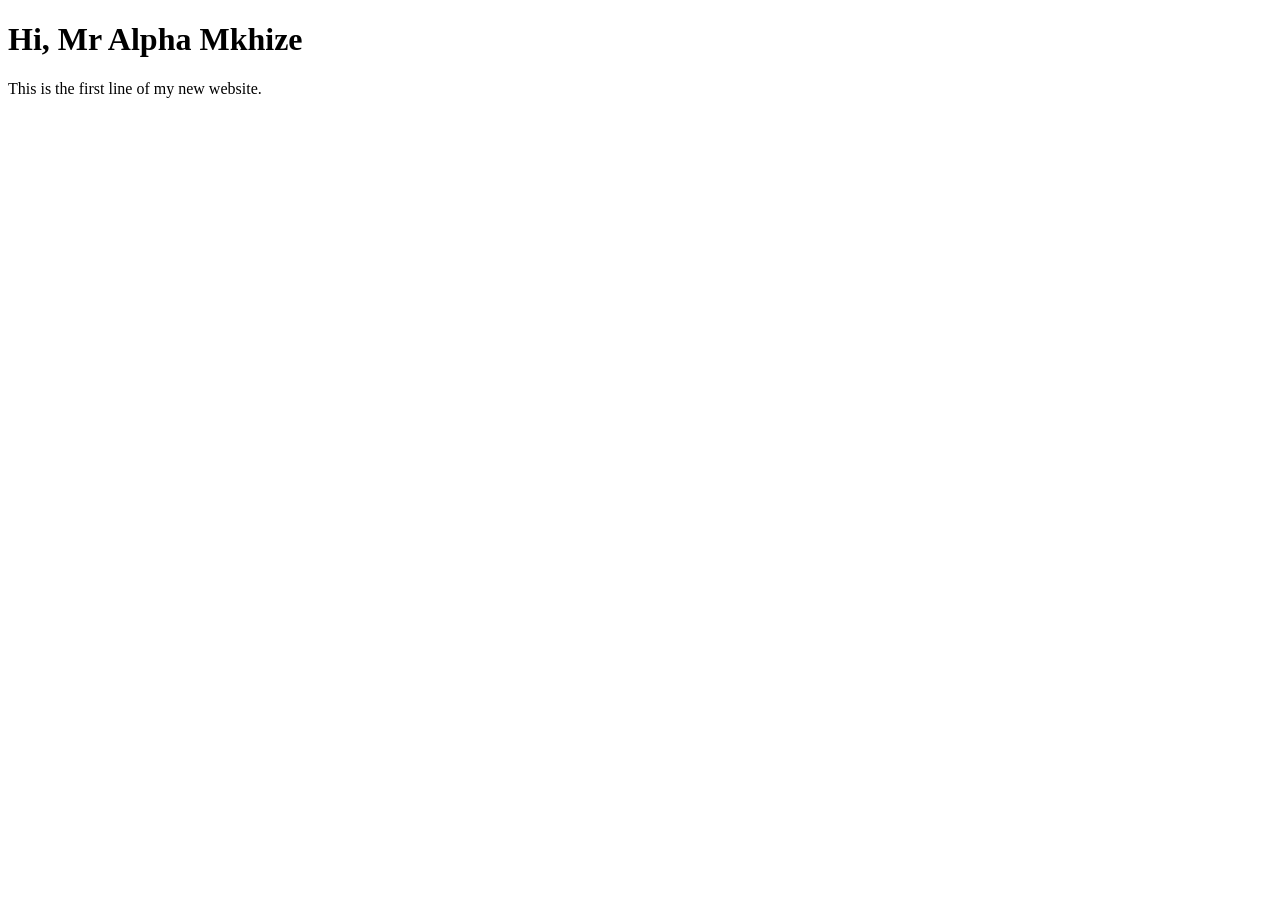
==== index.html @ 2eb693da "first commit" ====
<!DOCTYPE html>
<html lang="en">
<head>
    <meta charset="UTF-8">
    <meta name="viewport" content="width=device-width, initial-scale=1.0">
    <title>portfolio</title>
</head>
<body>
    <h1>Hi, Mr Alpha Mkhize</h1>
    <p>This is the first line of my new website.</p>
</body>

</html>
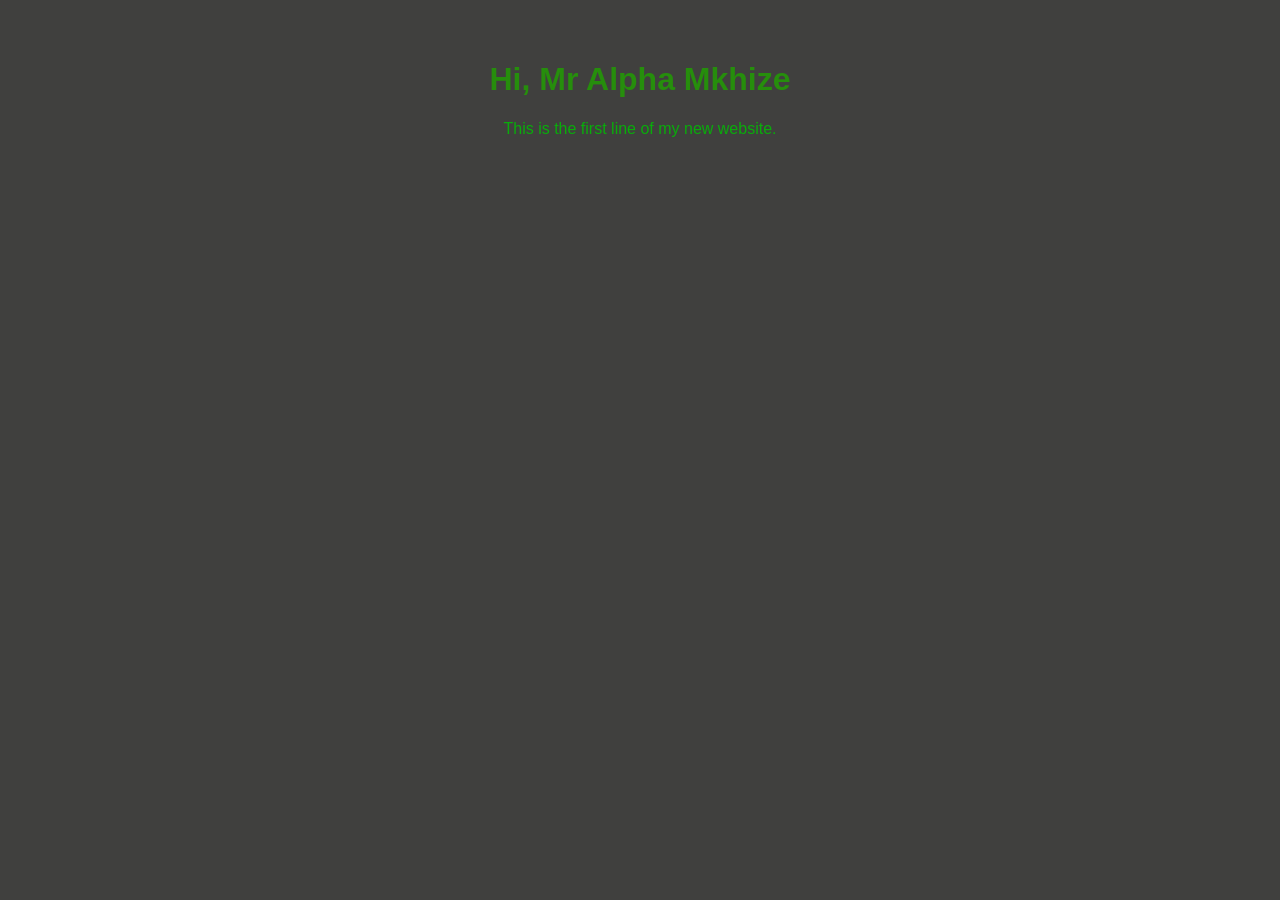
==== commit 9b0ae5eb: "added 1st css" ====
--- a/index.html
+++ b/index.html
@@ -4,10 +4,13 @@
     <meta charset="UTF-8">
     <meta name="viewport" content="width=device-width, initial-scale=1.0">
     <title>portfolio</title>
+    <link rel="stylesheet" href="index.css">
 </head>
 <body>
-    <h1>Hi, Mr Alpha Mkhize</h1>
-    <p>This is the first line of my new website.</p>
+    <div>
+        <h1>Hi, Mr Alpha Mkhize</h1>
+        <p>This is the first line of my new website.</p>
+    </div>
 </body>
 
 </html>
--- a/index.css
+++ b/index.css
@@ -0,0 +1,15 @@
+body{
+    background-color: rgb(64, 64, 62);
+    font-family: Arial, sans-serif;
+    margin: 0 auto;
+    max-width: 800px;
+    padding: 40px;
+}
+h1{
+    color: rgb(38, 142, 12);
+    text-align: center;
+}
+p{
+    color: rgb(9, 172, 11);
+    text-align: center; 
+}
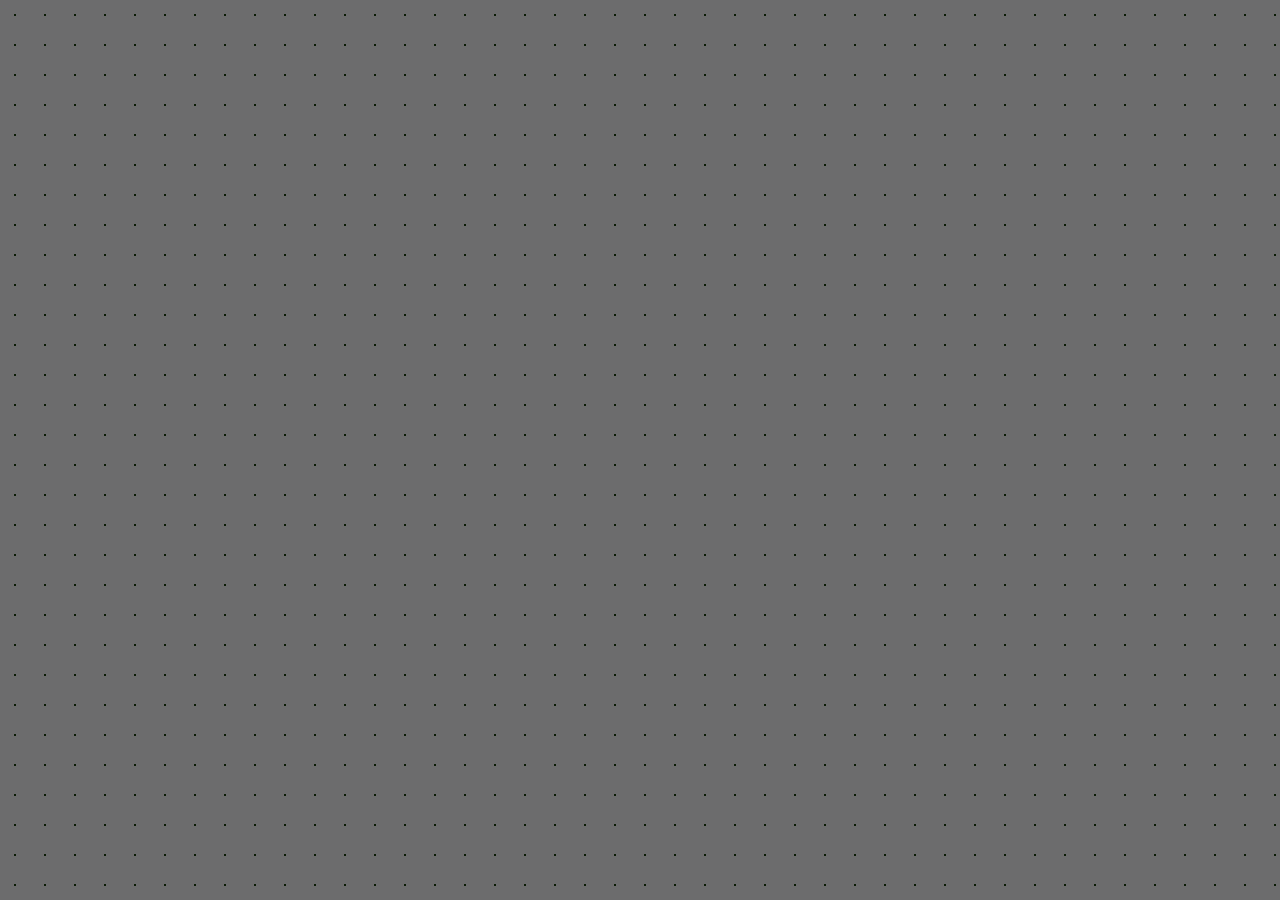
==== commit 4a9767e9: "replaced html with react+css" ====
--- a/index.html
+++ b/index.html
@@ -5,12 +5,13 @@
     <meta name="viewport" content="width=device-width, initial-scale=1.0">
     <title>portfolio</title>
     <link rel="stylesheet" href="index.css">
+    <script src="https://unpkg.com/react@18/umd/react.development.js"></script>
+    <script src="https://unpkg.com/react-dom@18/umd/react-dom.development.js"></script>
+    <script src="https://unpkg.com/@babel/standalone/babel.min.js"></script>
 </head>
 <body>
-    <div>
-        <h1>Hi, Mr Alpha Mkhize</h1>
-        <p>This is the first line of my new website.</p>
-    </div>
+    <div id="root"></div>
+    <script type="text/babel" src="app.jsx"></script>
 </body>
 
 </html>
--- a/index.css
+++ b/index.css
@@ -1,15 +1,91 @@
-body{
-    background-color: rgb(64, 64, 62);
-    font-family: Arial, sans-serif;
-    margin: 0 auto;
-    max-width: 800px;
-    padding: 40px;
+* {
+    margin: 0;
+    padding: 0;
+    box-sizing: border-box;
 }
-h1{
-    color: rgb(38, 142, 12);
+
+
+body {
+    background-color: #6c6c6d;
+    background-image: radial-gradient(circle, #0b1b06 1px, transparent 1px);
+    background-size: 30px 30px;
+    color: #ebd700;
+    font-family: sans-serif;
+}
+
+nav {
+    display: flex;
+    justify-content: space-between;
+    align-items: center;
+    padding: 20px 60px;
+    position: fixed;
+    width: 100%;
+    top: 0;
+    background: #1e2e12;
+    z-index: 100;
+}
+
+nav span {
+    font-size: 24px;
+    font-weight: bold;
+    color: #3aed12f5;
+}
+
+nav ul {
+    display: flex;
+    gap: 30px;
+    list-style: none;
+}
+
+nav ul a {
+    color: #ffffff;
+    text-decoration: none;
+    font-size: 15px;
+}
+
+nav ul a:hover {
+    color: #2bde3d;
+}
+
+#hero {
+    height: 100vh;
+    display: flex;
+    flex-direction: column;
+    justify-content: center;
+    align-items: center;
     text-align: center;
+    gap: 20px;
 }
-p{
-    color: rgb(9, 172, 11);
-    text-align: center; 
+
+#hero h1 {
+    font-size: 52px;
+    font-weight: bold;
 }
+
+#hero p {
+    font-size: 20px;
+    color: #d4d4d4;
+}
+
+#hero a {
+    margin-top: 10px;
+    padding: 12px 32px;
+    background:#58d12f;
+    color: #e6e6ec;
+    text-decoration: none;
+    border-radius: 4px;
+    font-weight: bold;
+}
+
+#hero a:hover {
+    background: #00cc77;
+}
+.cursor {
+    animation: blink 0.7s infinite;
+    color: #05d683;
+}
+
+@keyframes blink {
+    0%, 100% { opacity: 1; }
+    50% { opacity: 0; }
+}
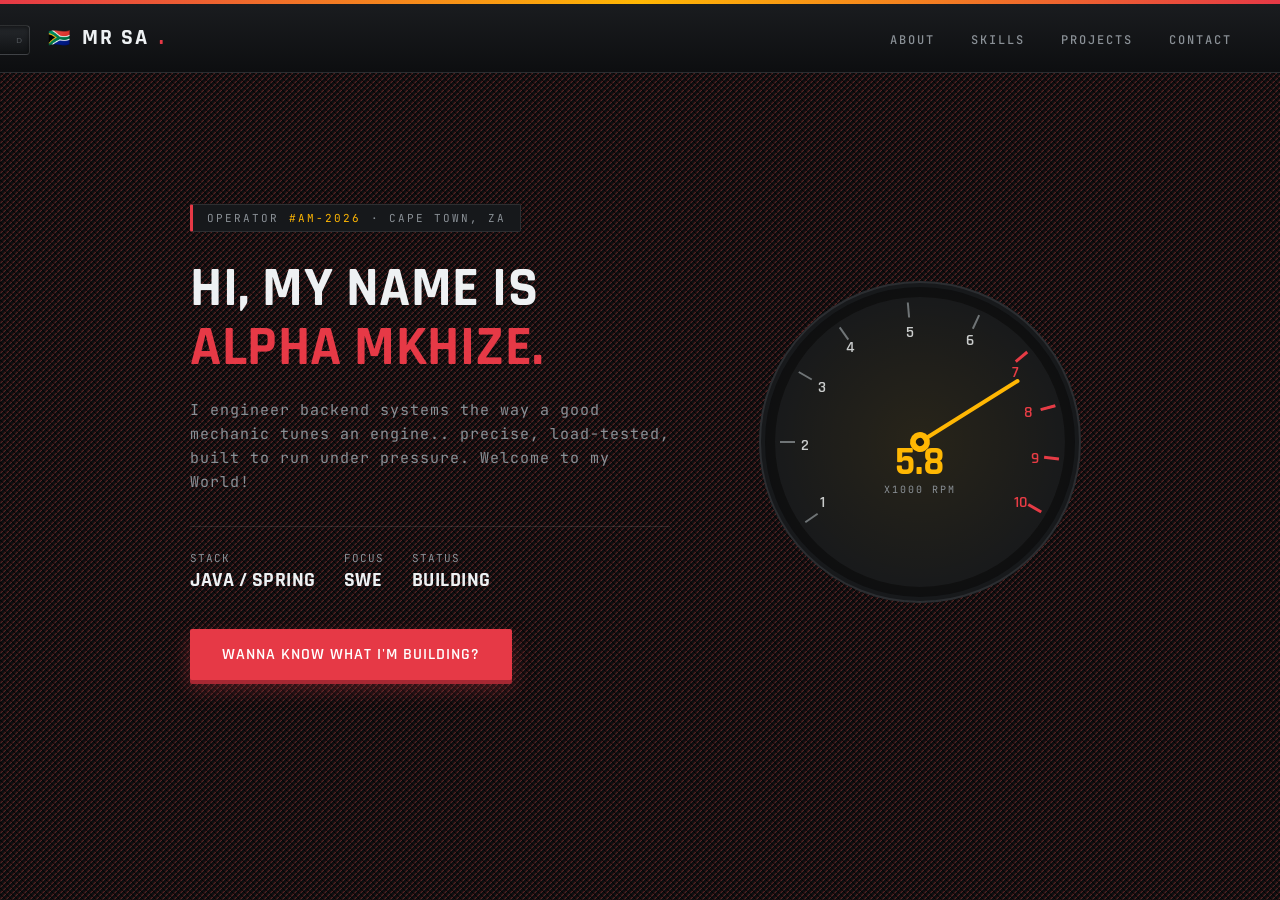
==== commit 5af80a01: "file configuration and sorting" ====
--- a/index.html
+++ b/index.html
@@ -1,17 +1,124 @@
 <!DOCTYPE html>
 <html lang="en">
 <head>
-    <meta charset="UTF-8">
-    <meta name="viewport" content="width=device-width, initial-scale=1.0">
-    <title>portfolio</title>
-    <link rel="stylesheet" href="index.css">
-    <script src="https://unpkg.com/react@18/umd/react.development.js"></script>
-    <script src="https://unpkg.com/react-dom@18/umd/react-dom.development.js"></script>
-    <script src="https://unpkg.com/@babel/standalone/babel.min.js"></script>
+<meta charset="UTF-8">
+<title>Home</title>
+<link href="app2.css" rel="stylesheet">
+<link href="https://fonts.googleapis.com/css2?family=Rajdhani:wght@500;600;700&family=JetBrains+Mono:wght@400;500;600&display=swap" rel="stylesheet">
+<script>
+  (function() {
+    const saved = localStorage.getItem('theme');
+    if (saved) document.documentElement.setAttribute('data-theme', saved);
+  })();
+</script>
 </head>
 <body>
-    <div id="root"></div>
-    <script type="text/babel" src="app.jsx"></script>
+<div class="redline-strip"></div>
+
+
+<nav>
+  <div class="logo"><span class="flag">🇿🇦</span>MR SA<span class="accent">.</span></div>
+  <div class="nav-toggle" id="navToggle" aria-label="Toggle navigation menu">
+  <ul class="nav-links">
+    <li><a href="about.html">About</a></li>
+    <li><a href="skills.html">Skills</a></li>
+    <li><a href="projects.html">Projects</a></li>
+    <li><a href="contact.html">Contact</a></li>
+  </ul>
+      <button class="mode-toggle" id="modeToggle" aria-label="Toggle day/night mode">
+      <div class="mode-labels"><span>N</span><span>D</span></div>
+      <div class="mode-knob">
+        <svg class="icon-moon" viewBox="0 0 24 24" fill="none" stroke-width="2" stroke-linecap="round" stroke-linejoin="round"><path d="M21 12.79A9 9 0 1 1 11.21 3 7 7 0 0 0 21 12.79z"/></svg>
+        <svg class="icon-sun" viewBox="0 0 24 24" fill="none" stroke-width="2" stroke-linecap="round" stroke-linejoin="round"><circle cx="12" cy="12" r="4"/><path d="M12 2v2M12 20v2M4.93 4.93l1.41 1.41M17.66 17.66l1.41 1.41M2 12h2M20 12h2M6.34 17.66l-1.41 1.41M19.07 4.93l-1.41 1.41"/></svg>
+      </div>
+    </button>
+
+</nav>
+
+<section class="hero">
+  <div class="content">
+    <div class="vin-plate">OPERATOR <span>#AM-2026</span> · CAPE TOWN, ZA</div>
+    <h1>Hi, my name is<br><span class="highlight">Alpha Mkhize.</span></h1>
+    <p class="subtitle">I engineer backend systems the way a good mechanic tunes an engine.. precise, load-tested, built to run under pressure. Welcome to my World!</p>
+
+    <div class="spec-row">
+      <div class="spec">STACK<strong>Java / Spring</strong></div>
+      <div class="spec">FOCUS<strong>SWE</strong></div>
+      <div class="spec">STATUS<strong>Building</strong></div>
+    </div>
+    
+   <button class="cta" onclick="window.location.href='projects.html'">Wanna know what I'm building?</button>
+  </div>
+
+  <div class="gauge-wrap">
+    <div class="gauge-glow"></div>
+    <svg width="340" height="340" viewBox="0 0 340 340">
+      <!-- outer bezel -->
+      <circle cx="170" cy="170" r="160" fill="#16181b" stroke="#2a2d31" stroke-width="2"/>
+      <circle cx="170" cy="170" r="150" fill="none" stroke="#0d0e10" stroke-width="10"/>
+
+      <!-- tick marks -->
+      <g stroke="#6d7378" stroke-width="2">
+        <line x1="170" y1="30" x2="170" y2="45" transform="rotate(-125 170 170)"/>
+        <line x1="170" y1="30" x2="170" y2="45" transform="rotate(-90 170 170)"/>    
+        <line x1="170" y1="30" x2="170" y2="45" transform="rotate(-60 170 170)"/>
+        <line x1="170" y1="30" x2="170" y2="45" transform="rotate(-35 170 170)"/>
+        <line x1="170" y1="30" x2="170" y2="45" transform="rotate(-5 170 170)"/>
+        <line x1="170" y1="30" x2="170" y2="45" transform="rotate(25 170 170)"/>
+        <line x1="170" y1="30" x2="170" y2="45" transform="rotate(75 170 170)"/>
+      </g>
+      <!-- redline zone ticks -->
+      <g stroke="#e63946" stroke-width="3">
+        <line x1="170" y1="30" x2="170" y2="45" transform="rotate(50 170 170)"/>
+        <line x1="170" y1="30" x2="170" y2="45" transform="rotate(97 170 170)"/>
+        <line x1="170" y1="30" x2="170" y2="45" transform="rotate(120 170 170)"/>
+        <line x1="170" y1="30" x2="170" y2="45" transform="rotate(75 170 170)"/>
+      </g>
+
+      <!-- gauge numbers -->
+      <g fill="#c9cdd1" font-family="Rajdhani, sans-serif" font-size="16" font-weight="600" text-anchor="middle">
+        <text x="72" y="120">3</text>
+        <text x="55" y="178">2</text>
+        <text x="72" y="235">1</text>
+        <text x="100" y="80">4</text>
+        <text x="220" y="73">6</text>
+        <text x="160" y="65">5</text>
+        <text x="285" y="191" fill="#e63946">9</text>
+        <text x="270" y="235" fill="#e63946">10</text>
+        <text x="265" y="105" fill="#e63946">7</text>
+        <text x="278" y="145" fill="#e63946">8</text>
+      </g>
+
+      <!-- needle -->
+      <g class="needle">
+        <line x1="170" y1="170" x2="170" y2="55" stroke="var(--gauge-amber)" stroke-width="4" stroke-linecap="round"/>
+        <circle cx="170" cy="170" r="10" fill="#ffb703"/>
+        <circle cx="170" cy="170" r="4" fill="#0d0e10"/>
+      </g>
+    </svg>
+    <div class="rpm-label">
+      <div class="num">5.8</div>
+      <div class="unit">x1000 RPM</div>
+    </div>
+  </div>
+</section>
+<!--
+<script>
+  const toggle = document.getElementById('modeToggle');
+
+  // Apply saved theme on load
+  const saved = localStorage.getItem('theme');
+  if (saved) {
+    document.documentElement.setAttribute('data-theme', saved);
+  }
+
+  toggle.addEventListener('click', () => {
+    const isLight = document.documentElement.getAttribute('data-theme') === 'light';
+    const next = isLight ? 'dark' : 'light';
+    document.documentElement.setAttribute('data-theme', next);
+    localStorage.setItem('theme', next);
+  });
+ </script> -->
+
 </body>
-
 </html>
--- a/app2.css
+++ b/app2.css
@@ -0,0 +1,362 @@
+  :root {
+    --carbon: #0d0e10;
+    --panel: #16181b;
+    --aluminum: #c9cdd1;
+    --aluminum-dim: #6d7378;
+    --racing-red: #e63946;
+    --gauge-amber: #ffb703;
+    --text-light: #eef1f3;
+    --text-dim: #8a9096;
+  }
+
+  * { box-sizing: border-box; margin: 0; padding: 0; }
+
+  body {
+    background:
+      repeating-linear-gradient(45deg, rgba(0, 0, 0, 0.783) 0px, rgba(255,255,255,0.025) 2px, transparent 2px, transparent 4px),
+      repeating-linear-gradient(-45deg, rgba(100, 41, 41, 0.927) 0px, rgba(0,0,0,0.3) 2px, transparent 2px, transparent 4px),
+      var(--carbon);
+    background-size: 6px 6px;
+    color: var(--text-light);
+    font-family: 'JetBrains Mono', monospace;
+    min-height: 100vh;
+  }
+  .redline-strip {
+    height: 4px;
+    width: 100%;
+    background: linear-gradient(90deg, var(--racing-red), var(--gauge-amber), var(--racing-red));
+  }
+
+
+  nav {
+    display: flex;
+    align-items: center;
+    justify-content: space-between;
+    padding: 20px 48px;
+    background: linear-gradient(180deg, #1a1c1f 0%, #0d0e10 100%);
+    border-bottom: 1px solid rgba(255,255,255,0.08);
+  }
+
+  .logo {
+    font-family: 'Rajdhani', sans-serif;
+    font-weight: 700;
+    font-size: 22px;
+    letter-spacing: 2px;
+    color: var(--text-light);
+    text-transform: uppercase;
+    display: flex;
+    align-items: center;
+    gap: 10px;
+  }
+  .logo .flag { font-size: 18px; }
+  .logo .accent { color: var(--racing-red); }
+
+  .nav-links {
+    display: flex;
+    gap: 36px;
+    list-style: none;
+  }
+
+  .nav-links a {
+    color: var(--text-dim);
+    text-decoration: none;
+    font-size: 12px;
+    font-weight: 500;
+    letter-spacing: 2px;
+    text-transform: uppercase;
+    position: relative;
+    padding-bottom: 4px;
+    transition: color 0.2s ease;
+  }
+  .nav-links a::after {
+    content: '';
+    position: absolute;
+    bottom: 0; left: 0;
+    width: 0%;
+    height: 2px;
+    background: var(--racing-red);
+    transition: width 0.25s ease;
+  }
+  .nav-links a:hover { color: var(--text-light); }
+  .nav-links a:hover::after { width: 100%; }
+
+  nav {
+    display: flex;
+    align-items: center;
+    justify-content: space-between;
+    padding: 20px 48px;
+    background: linear-gradient(180deg, #1a1c1f 0%, #0d0e10 100%);
+    border-bottom: 1px solid rgba(255,255,255,0.08);
+  }
+  
+  .section-tag {
+    display: inline-flex;
+    align-items: center;
+    gap: 10px;
+    background: var(--panel);
+    border: 1px solid rgba(255,255,255,0.1);
+    border-left: 3px solid var(--racing-red);
+    padding: 6px 14px;
+    font-size: 11px;
+    letter-spacing: 2px;
+    color: var(--text-dim);
+    text-transform: uppercase;
+    margin-bottom: 16px;
+    border-radius: 2px;
+  }
+  .section-tag span { color: var(--gauge-amber); }
+
+  h2 {
+    font-family: 'Rajdhani', sans-serif;
+    font-weight: 700;
+    font-size: 42px;
+    text-transform: uppercase;
+    letter-spacing: 0.5px;
+    margin-bottom: 56px;
+  }
+  h2 .highlight { color: var(--racing-red); }
+ 
+  .hero {
+    display: flex;
+    align-items: center;
+    justify-content: center;
+    gap: 80px;
+    min-height: 82vh;
+    padding: 60px 48px;
+    flex-wrap: wrap;
+  }
+
+  .content {
+    max-width: 480px;
+  }
+
+  .vin-plate {
+    display: inline-flex;
+    align-items: center;
+    gap: 10px;
+    background: var(--panel);
+    border: 1px solid rgba(255,255,255,0.1);
+    border-left: 3px solid var(--racing-red);
+    padding: 6px 14px;
+    font-size: 11px;
+    letter-spacing: 2px;
+    color: var(--text-dim);
+    text-transform: uppercase;
+    margin-bottom: 28px;
+    border-radius: 2px;
+  }
+  .vin-plate span { color: var(--gauge-amber); }
+
+  h1 {
+    font-family: 'Rajdhani', sans-serif;
+    font-weight: 700;
+    font-size: 56px;
+    line-height: 1.05;
+    text-transform: uppercase;
+    letter-spacing: 0.5px;
+  }
+  h1 .highlight { color: var(--racing-red); }
+
+  .subtitle {
+    margin-top: 20px;
+    font-size: 15px;
+    letter-spacing: 1px;
+    color: var(--text-dim);
+    line-height: 1.6;
+  }
+
+  .spec-row {
+    display: flex;
+    gap: 28px;
+    margin-top: 32px;
+    padding-top: 24px;
+    border-top: 1px solid rgba(255,255,255,0.1);
+  }
+  .spec {
+    font-size: 11px;
+    letter-spacing: 1px;
+    color: var(--text-dim);
+    text-transform: uppercase;
+  }
+  .spec strong {
+    display: block;
+    font-family: 'Rajdhani', sans-serif;
+    font-size: 20px;
+    color: var(--text-light);
+    letter-spacing: 0.5px;
+    margin-top: 2px;
+  }
+
+  .cta {
+    margin-top: 36px;
+    display: inline-flex;
+    align-items: center;
+     gap: 10px;
+    background: var(--racing-red);
+    color: #fff;
+    font-family: 'Rajdhani', sans-serif;
+    font-weight: 600;
+    font-size: 16px;
+    letter-spacing: 1px;
+    text-transform: uppercase;
+    padding: 15px 32px;
+    border: none;
+    border-radius: 2px;
+    cursor: pointer;
+    box-shadow: 0 4px 0 #a72833, 0 8px 20px rgba(230,57,70,0.3);
+    transition: transform 0.1s ease, box-shadow 0.1s ease;
+  }
+  .cta:active {
+    transform: translateY(4px);
+    box-shadow: 0 0 0 #a72833, 0 2px 8px rgba(230,57,70,0.3);
+  }
+
+  /* Tachometer */
+  .gauge-wrap {
+    position: relative;
+    width: 340px;
+    height: 340px;
+    flex-shrink: 0;
+  }
+  .gauge-glow {
+
+    position: absolute;
+    inset: 0;
+    border-radius: 50%;
+    background: radial-gradient(circle, rgba(255,183,3,0.08), transparent 70%);
+  }
+
+  .needle {
+    transform-origin: 170px 170px;
+    animation: sweep 2.2s cubic-bezier(0.5, 1.6, 0.2, 1) forwards;
+  }
+
+  @keyframes sweep {
+    0% { transform: rotate(-125deg); }
+    60% { transform: rotate(95deg); }
+    100% { transform: rotate(58deg); }
+  }
+
+  .rpm-label {
+    position: absolute;
+    top: 58%;
+    left: 50%;
+    transform: translate(-50%, -50%);
+    text-align: center;
+  }
+  .rpm-label .num {
+    font-family: 'Rajdhani', sans-serif;
+    font-weight: 700;
+    font-size: 40px;
+    color: var(--gauge-amber);
+    line-height: 1;
+  }
+  .rpm-label .unit {
+    font-size: 10px;
+    letter-spacing: 2px;
+    color: var(--text-dim);
+    text-transform: uppercase;
+  }
+
+  @media (max-width: 900px) {
+    .hero { flex-direction: column; gap: 40px; text-align: center; }
+    .content { max-width: 100%; }
+    h1 { font-size: 40px; }
+    .nav-links { display: none; }
+    .spec-row { justify-content: center; }
+    .vin-plate { margin-left: auto; margin-right: auto; }
+  }
+
+  /* ===== Day/Night mode additions ===== */
+[data-theme="light"] {
+  /* Telemetry Console Palette */
+  --carbon: #f3f3eb;        /* Glowing amber back-lit screen background */
+  --panel: #ffe8cc;         /* Slightly brighter illuminated glass panels */
+  --aluminum: #e63946;      /* High-RPM warning needle red (Matches your button) */
+  --aluminum-dim: #d9480f;  /* Deep warning orange for structural variables */
+  --text-light: #2b1800;    /* Liquid-crystal display ultra-dark amber text */
+  --text-dim: #862e01;      /* Secondary data stream readings */
+  
+  /* Tactical Screen Scanlines */
+  --scanline: rgba(134, 46, 1, 0.05);
+  --glass-tint: rgba(255, 255, 255, 0.15);
+}
+
+body {
+  transition: background-color 0.4s cubic-bezier(0.16, 1, 0.3, 1), color 0.4s ease;
+}
+
+[data-theme="light"] body {
+  color: var(--text-light);
+  background-color: var(--carbon);
+  
+  /* Cathode-ray tube (CRT) monitor micro-texture with horizontal raster scanlines */
+  background-image: 
+    linear-gradient(var(--scanline) 50%, transparent 50%),
+    linear-gradient(90deg, var(--scanline) 50%, transparent 50%),
+    linear-gradient(to bottom, var(--glass-tint), transparent 80%);
+  background-size: 4px 4px, 4px 4px, 100% 100%;
+ 
+
+}
+
+/* Headlight rocker switch */
+.mode-toggle {
+  position: absolute;
+  top: 25px;
+  right: 1250px;
+  width: 64px;
+  height: 30px;
+  background: linear-gradient(180deg, #26292d, #101214);
+  border: 1px solid rgba(255,255,255,0.12);
+  border-radius: 4px;
+  cursor: pointer;
+  padding: 0;
+  box-shadow: inset 0 2px 4px rgba(0,0,0,0.5);
+  flex-shrink: 0;
+}
+[data-theme="light"] .mode-toggle {
+  background: linear-gradient(180deg, #d8dbde, #c2c6ca);
+  border-color: rgba(0,0,0,0.15);
+}
+
+.mode-knob {
+  position: absolute;
+  top: 3px;
+  left: 3px;
+  width: 24px;
+  height: 22px;
+  background: linear-gradient(180deg, #4a4f54, #2a2d31);
+  border-radius: 3px;
+  box-shadow: 0 2px 4px rgba(0,0,0,0.5), inset 0 1px 0 rgba(255,255,255,0.15);
+  transition: transform 0.3s cubic-bezier(0.4, 0, 0.2, 1), background 0.3s ease;
+  display: flex;
+  align-items: center;
+  justify-content: center;
+}
+[data-theme="light"] .mode-knob {
+  transform: translateX(34px);
+  background: linear-gradient(180deg, var(--gauge-amber), #d99a02);
+}
+
+.mode-knob svg { width: 13px; height: 13px; }
+.mode-knob .icon-moon { stroke: var(--gauge-amber); display: block; }
+.mode-knob .icon-sun { stroke: #14161a; display: none; }
+[data-theme="light"] .mode-knob .icon-moon { display: none; }
+[data-theme="light"] .mode-knob .icon-sun { display: block; }
+
+.mode-labels {
+  position: absolute;
+  inset: 0;
+  display: flex;
+  align-items: center;
+  justify-content: space-between;
+  padding: 0 6px;
+  pointer-events: none;
+}
+.mode-labels span {
+  font-size: 8px;
+  letter-spacing: 1px;
+  color: var(--text-dim);
+  opacity: 0.5;
+}
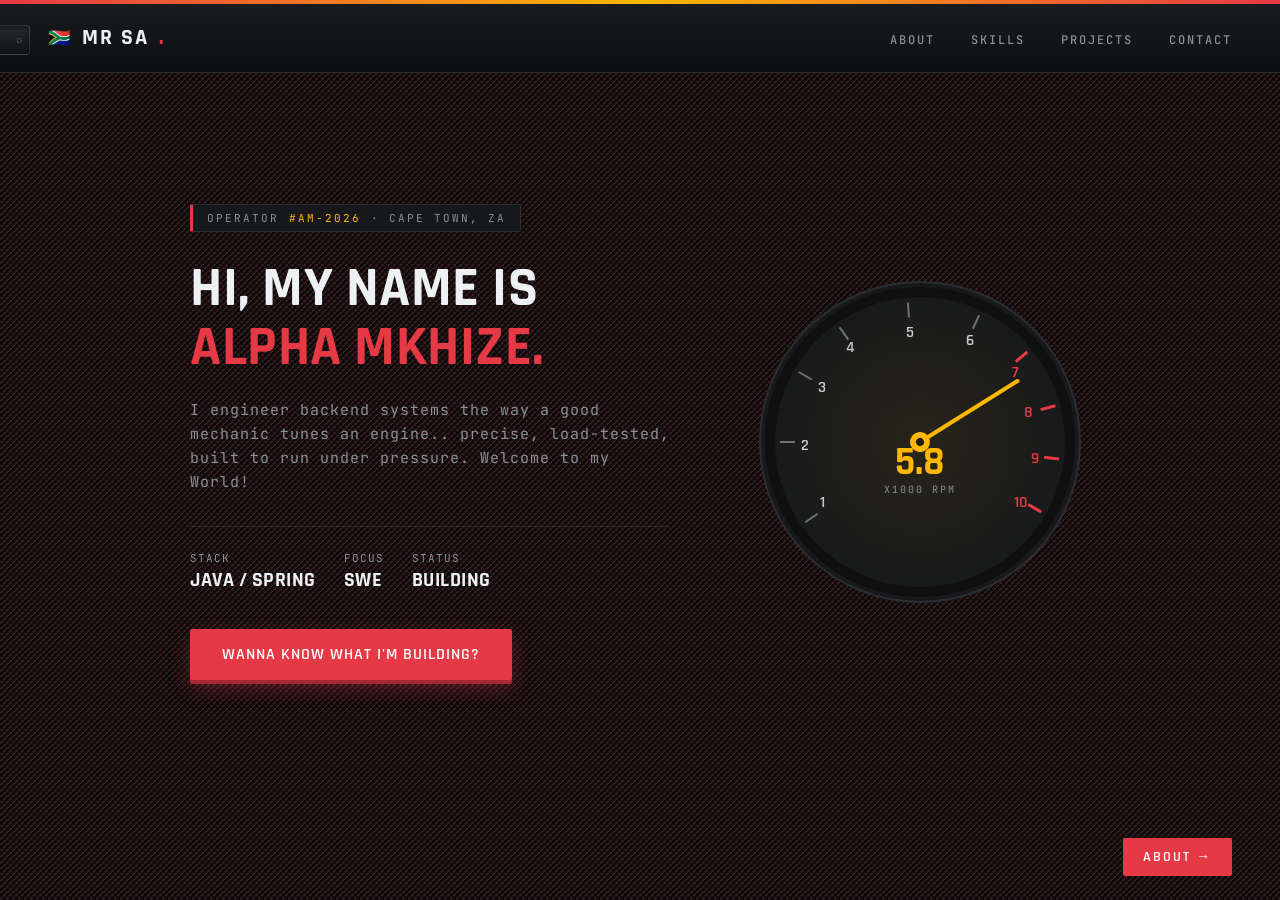
==== commit 08a4e675: "added buttons, and made 1 single js for every file" ====
--- a/index.html
+++ b/index.html
@@ -102,23 +102,7 @@
     </div>
   </div>
 </section>
-<!--
-<script>
-  const toggle = document.getElementById('modeToggle');
 
-  // Apply saved theme on load
-  const saved = localStorage.getItem('theme');
-  if (saved) {
-    document.documentElement.setAttribute('data-theme', saved);
-  }
-
-  toggle.addEventListener('click', () => {
-    const isLight = document.documentElement.getAttribute('data-theme') === 'light';
-    const next = isLight ? 'dark' : 'light';
-    document.documentElement.setAttribute('data-theme', next);
-    localStorage.setItem('theme', next);
-  });
- </script> -->
-
+<script src="script.js"></script>
 </body>
 </html>
--- a/app2.css
+++ b/app2.css
@@ -266,40 +266,72 @@
     .spec-row { justify-content: center; }
     .vin-plate { margin-left: auto; margin-right: auto; }
   }
-
-  /* ===== Day/Night mode additions ===== */
 [data-theme="light"] {
-  /* Telemetry Console Palette */
-  --carbon: #f3f3eb;        /* Glowing amber back-lit screen background */
-  --panel: #ffe8cc;         /* Slightly brighter illuminated glass panels */
-  --aluminum: #e63946;      /* High-RPM warning needle red (Matches your button) */
-  --aluminum-dim: #d9480f;  /* Deep warning orange for structural variables */
-  --text-light: #2b1800;    /* Liquid-crystal display ultra-dark amber text */
-  --text-dim: #862e01;      /* Secondary data stream readings */
-  
-  /* Tactical Screen Scanlines */
-  --scanline: rgba(134, 46, 1, 0.05);
-  --glass-tint: rgba(255, 255, 255, 0.15);
-}
-
-body {
-  transition: background-color 0.4s cubic-bezier(0.16, 1, 0.3, 1), color 0.4s ease;
-}
+  --carbon: #d5d8db;
+  --panel: #c4c8cc;
+  --aluminum: #111111;
+  --aluminum-dim: #444444;
+  --text-light: #111111;
+  --text-dim: #444444;
+  --racing-red: #ffd400;
+}
+
+body { transition: background-color 0.4s cubic-bezier(0.16, 1, 0.3, 1), color 0.4s ease; }
 
 [data-theme="light"] body {
   color: var(--text-light);
   background-color: var(--carbon);
-  
-  /* Cathode-ray tube (CRT) monitor micro-texture with horizontal raster scanlines */
-  background-image: 
-    linear-gradient(var(--scanline) 50%, transparent 50%),
-    linear-gradient(90deg, var(--scanline) 50%, transparent 50%),
-    linear-gradient(to bottom, var(--glass-tint), transparent 80%);
-  background-size: 4px 4px, 4px 4px, 100% 100%;
- 
-
-}
-
+  background-image: none;
+}
+
+/* kerb strip: flat yellow/black blocks */
+[data-theme="light"] .redline-strip {
+  height: 4px;
+  background: repeating-linear-gradient(90deg, #ffd400 0 28px, #111 28px 56px);
+}
+
+/* nav stays black, so its text must go light */
+[data-theme="light"] .logo { color: #ffd400; }
+[data-theme="light"] .nav-links a { color: #c9cdd1; }
+[data-theme="light"] .nav-links a:hover { color: #ffd400; }
+
+/* name on a yellow highlighter strip */
+[data-theme="light"] h1 .highlight,
+[data-theme="light"] h2 .highlight {
+  background: #ffd400;
+  color: #111;
+  padding: 0 6px;
+  -webkit-box-decoration-break: clone;
+  box-decoration-break: clone;
+}
+
+/* badges */
+[data-theme="light"] .vin-plate,
+[data-theme="light"] .section-tag {
+  border-color: rgba(0,0,0,0.2);
+  border-left-color: #111;
+}
+[data-theme="light"] .vin-plate span,
+[data-theme="light"] .section-tag span { color: #111; font-weight: 700; }
+
+[data-theme="light"] .spec-row { border-top-color: rgba(0,0,0,0.2); }
+[data-theme="light"] body {
+  background-image:
+    repeating-linear-gradient(45deg, rgba(0,0,0,0.22) 0px, rgba(255,255,255,0.35) 2px, transparent 2px, transparent 4px),
+    repeating-linear-gradient(-45deg, rgba(255,212,0,0.28) 0px, rgba(0,0,0,0.12) 2px, transparent 2px, transparent 4px);
+  background-size: 6px 6px;
+}
+
+/* CTA */
+[data-theme="light"] .cta {
+  background: #111;
+  color: #ffd400;
+  box-shadow: 0 4px 0 #000, 0 8px 20px rgba(0,0,0,0.25);
+}
+[data-theme="light"] .cta:active { box-shadow: 0 0 0 #000, 0 2px 8px rgba(0,0,0,0.25); }
+
+/* gauge stays dark, its label must stay readable */
+[data-theme="light"] .rpm-label .unit { color: #c9cdd1; }
 /* Headlight rocker switch */
 .mode-toggle {
   position: absolute;
@@ -359,4 +391,35 @@
   letter-spacing: 1px;
   color: var(--text-dim);
   opacity: 0.5;
-}+}
+
+
+/* Page transition */
+html { animation: pagein 0.25s ease; }
+html.leaving { opacity: 0; transition: opacity 0.2s ease; }
+@keyframes pagein { from { opacity: 0; } }
+
+.pager {
+  position: fixed;
+  bottom: 24px;
+  left: 0; right: 0;
+  display: flex;
+  justify-content: space-between;
+  padding: 0 48px;
+  pointer-events: none;
+}
+.pager a {
+  pointer-events: auto;
+  font-family: 'Rajdhani', sans-serif;
+  font-weight: 600;
+  font-size: 14px;
+  letter-spacing: 2px;
+  text-transform: uppercase;
+  text-decoration: none;
+  color: #fff;
+  background: var(--racing-red);
+  padding: 10px 20px;
+  border-radius: 2px;
+}
+.pager .next { margin-left: auto; }
+[data-theme="light"] .pager a { background: #111; color: #ffd400; }
